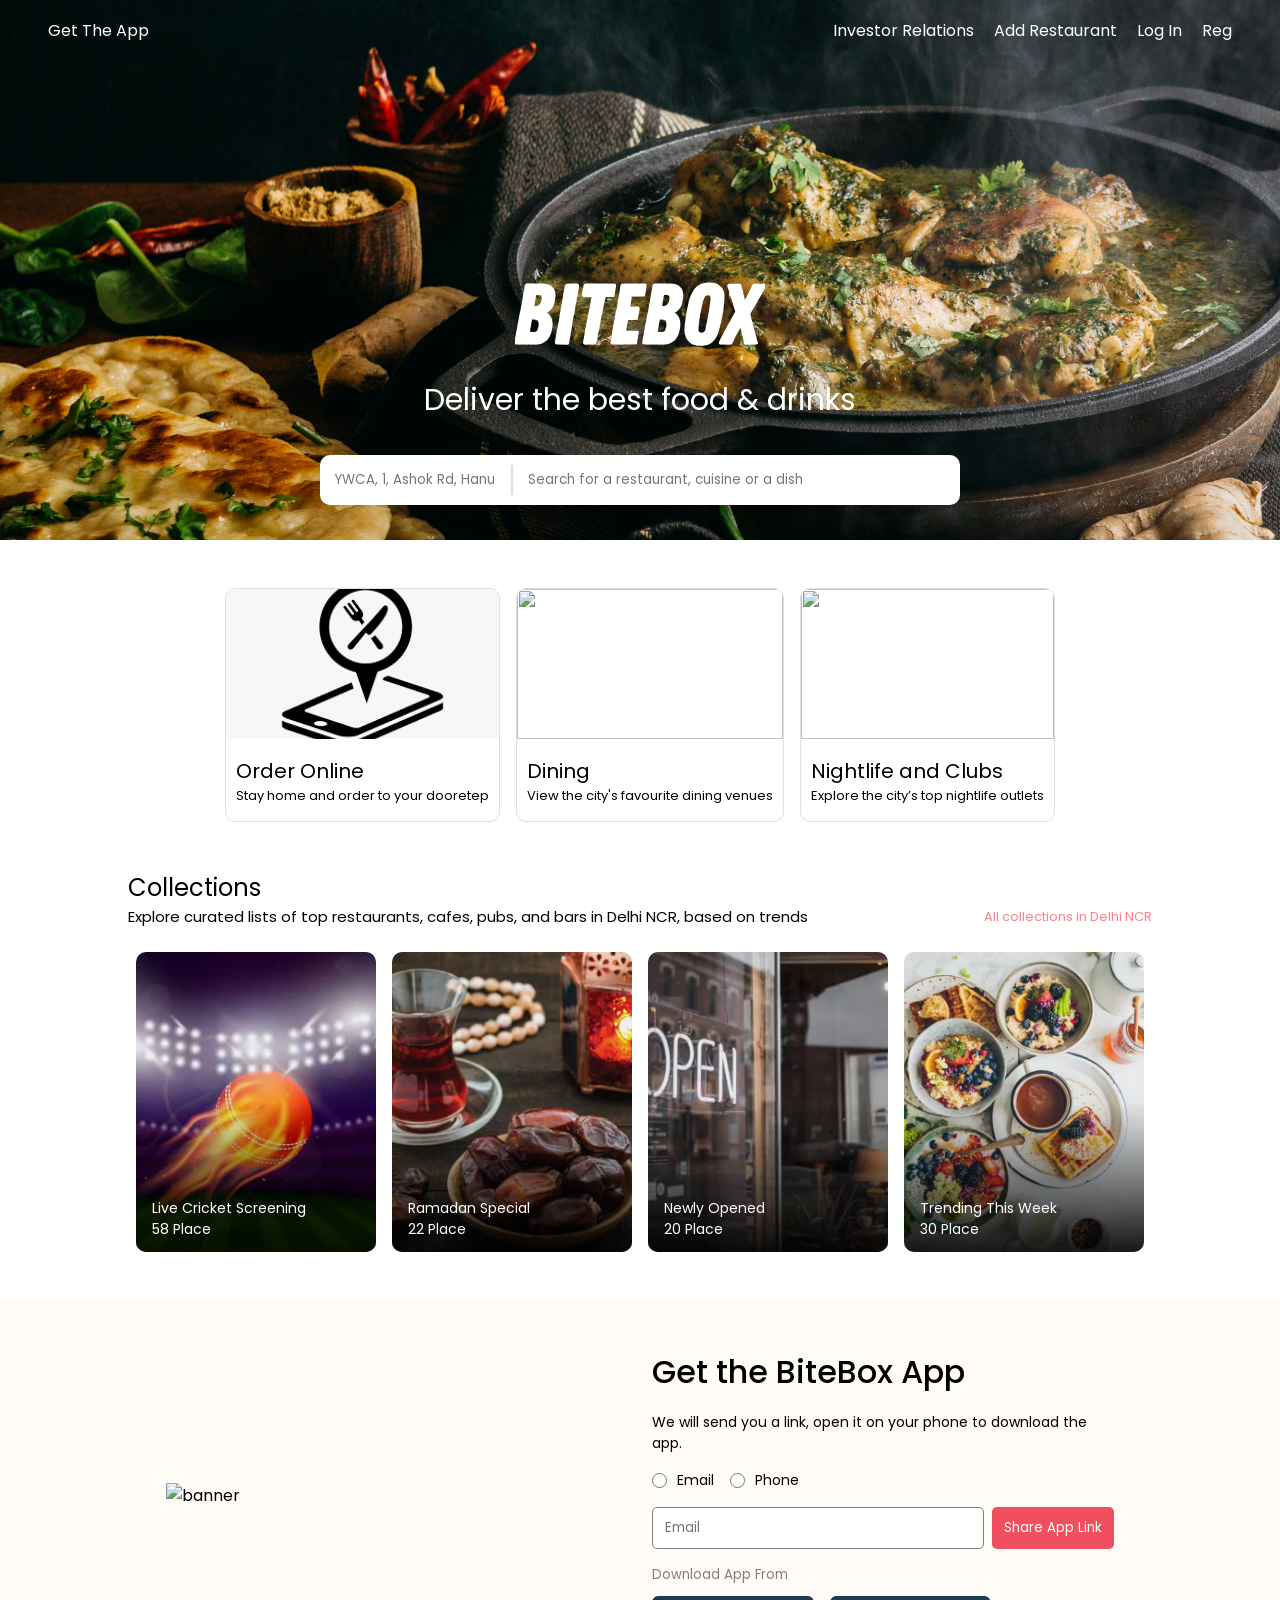
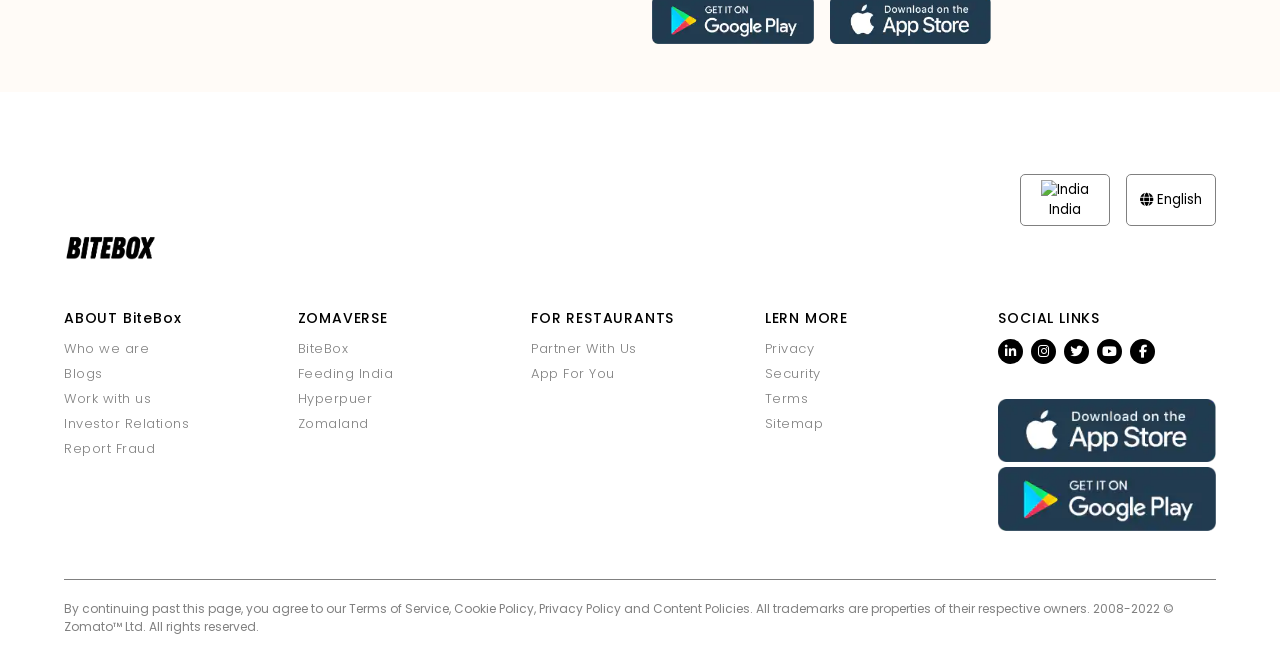
==== index.html @ d554d101 "Add files via upload" ====
<!DOCTYPE html>
<html lang="en">
  <head>
    <meta charset="UTF-8" />
    <meta http-equiv="X-UA-Compatible" content="IE=edge" />
    <meta name="viewport" content="width=device-width, initial-scale=1.0" />
    <link
      rel="icon"
      type="image/x-icon"
      href="https://encrypted-tbn0.gstatic.com/images?q=tbn:ANd9GcRVivJKMA0Hc2ar-DCDSOjdl2GPAbypf6ergg&s"
    />
    <link
      rel="stylesheet"
      href="https://cdnjs.cloudflare.com/ajax/libs/font-awesome/6.1.1/css/all.min.css"
      integrity="sha512-KfkfwYDsLkIlwQp6LFnl8zNdLGxu9YAA1QvwINks4PhcElQSvqcyVLLD9aMhXd13uQjoXtEKNosOWaZqXgel0g=="
      crossorigin="anonymous"
      referrerpolicy="no-referrer"
    />
    <link rel="preconnect" href="https://fonts.googleapis.com" />
    <link rel="preconnect" href="https://fonts.gstatic.com" crossorigin />
    <link
      href="https://fonts.googleapis.com/css2?family=Poppins:ital,wght@0,100;0,200;0,300;0,400;0,500;0,600;0,700;0,800;0,900;1,100;1,200;1,300;1,400;1,500;1,600;1,700;1,800;1,900&display=swap"
      rel="stylesheet"
    />
    <link rel="stylesheet" href="styles.css" />
    <title>BITE BOX</title>
      <style>
      .hero__section {
        background: url(im2.jpg);
        background-position: center;
        background-size: cover;
        color: white;
        min-height: 60vh;
      }
      .card1 {
  background-image: url("collection1.jpg");
}

.card2 {
  background-image: url("collection2.jpg");
}

.card3 {
  background-image: url("collection3.jpg");
}

.card4 {
  background-image: url("collection4.jpg");
}
    </style>

  </head>
  <body>
    <section class="hero__section">
      <header>
        <nav class="navbar">
          <a href="#">Get The App</a>
          <div class="navbar__menu_container">
            <a href="#" class="link">Investor Relations</a>
            <a href="#" class="link">Add Restaurant</a>
            <a href="log.html" class="link">Log In</a>
            <a href="reg.html" class="reg.html">Reg</a>
            <a href="#" class="user__icon">
              <i class="fa-solid fa-user"></i>
            </a>
          </div>
        </nav>
      </header>
      <div class="hero__section_container">
        <img
          class="hero__section_logo"
          src="im7.png"
          alt="Bite Box Logo"
        />
        <h1 class="hero__section_title">
          Deliver the best food & drinks 
        </h1>
        <div class="hero__section_input_container">
          <input
            class="input_container_location"
            type="text"
            placeholder="YWCA, 1, Ashok Rd, Hanu"
          />
          <input
            class="input_container_search"
            type="text"
            placeholder="Search for a restaurant, cuisine or a dish"
          />
        </div>
      </div>
    </section>

    <section class="container we__offer">
      <div class="card">
        <img src="[data-uri]" alt="" />
        <h2>Order Online</h2>
        <p>Stay home and order to your dooretep</p>
      </div>
      <div class="card">
        <img src="https://encrypted-tbn0.gstatic.com/images?q=tbn:ANd9GcT2PLw4gzqvmeowKeA6gG2vWD0K_YBRGxCufw&s" alt="" />
        <h2>Dining</h2>
        <p>View the city's favourite dining venues</p>
      </div>
      <div class="card">
        <img src="images/item3.png" alt="" />
        <h2>Nightlife and Clubs</h2>
        <p>Explore the city’s top nightlife outlets</p>
      </div>
    </section>

    <section class="container collections">
      <h1>Collections</h1>
      <div class="sub__heading_container">
        <span>
          Explore curated lists of top restaurants, cafes, pubs, and bars in
          Delhi NCR, based on trends
        </span>
        <span>All collections in Delhi NCR</span>
      </div>
      <div class="collections_card_container">
        <div class="card card1">
          <div class="overlay"></div>
          <div class="content">
            <h4>Live Cricket Screening</h4>
            <span>58 Place</span>
          </div>
        </div>

        <div class="card card2">
          <div class="overlay"></div>
          <div class="content">
            <h4>Ramadan Special</h4>
            <span>22 Place</span>
          </div>
        </div>

        <div class="card card3">
          <div class="overlay"></div>
          <div class="content">
            <h4>Newly Opened</h4>
            <span>20 Place</span>
          </div>
        </div>

        <div class="card card4">
          <div class="overlay"></div>
          <div class="content">
            <h4>Trending This Week</h4>
            <span>30 Place</span>
          </div>
        </div>
      </div>
    </section>

    <section class="container get__the_app">
      <div class="semiContainer">
        <div class="left">
          <img src="https://encrypted-tbn0.gstatic.com/images?q=tbn:ANd9GcRVivJKMA0Hc2ar-DCDSOjdl2GPAbypf6ergg&s" alt="banner" />
        </div>
        <div class="right">
          <h1>Get the BiteBox App</h1>

          <p>
            We will send you a link, open it on your phone to download the app.
          </p>

          <div class="radio__buttons_container">
            <div>
              <input type="radio" id="email" name="download_app" />
              <label for="email" style="font-size: 14px">Email</label>
            </div>
            <div>
              <input type="radio" id="phone" name="download_app" />
              <label for="phone" style="font-size: 14px">Phone</label>
            </div>
          </div>

          <div class="input_container">
            <input type="text" placeholder="Email" />
            <button>Share App Link</button>
          </div>

          <div class="download__app_container">
            <h5>Download App From</h5>
            <div>
              <img src="playStore.png" alt="" />
              <img src="appleStore.png" alt="" />
            </div>
          </div>
        </div>
      </div>
    </section>

    <footer class="footer">
      <div class="footer_section1">
        <img src="im8.png" alt="Bite Box logo" />
        <div class="section1__buttonContainer">
          <button>
            <img
              src="https://flagcdn.com/w40/in.png"
              alt="India"
              style="width: 17px"
            />
            India
          </button>
          <button>
            <i class="fa fa-globe" aria-hidden="true"></i> English
          </button>
        </div>
      </div>
      <div class="navigation_container">
        <div class="link__container">
          <h5>ABOUT BiteBox</h5>
          <a class="footer__link" href="#">Who we are</a>
          <a class="footer__link" href="#">Blogs</a>
          <a class="footer__link" href="#">Work with us</a>
          <a class="footer__link" href="#">Investor Relations</a>
          <a class="footer__link" href="#">Report Fraud</a>
        </div>

        <div class="link__container">
          <h5>ZOMAVERSE</h5>
          <a class="footer__link" href="#">BiteBox</a>
          <a class="footer__link" href="#">Feeding India</a>
          <a class="footer__link" href="#">Hyperpuer</a>
          <a class="footer__link" href="#">Zomaland</a>
        </div>

        <div class="link__container">
          <h5>FOR RESTAURANTS</h5>
          <a class="footer__link" href="#">Partner With Us</a>
          <a class="footer__link" href="#">App For You</a>
          <br />
          
        </div>

        <div class="link__container">
          <h5>LERN MORE</h5>
          <a class="footer__link" href="#">Privacy</a>
          <a class="footer__link" href="#">Security</a>
          <a class="footer__link" href="#">Terms</a>
          <a class="footer__link" href="#">Sitemap</a>
        </div>

        <div class="link__container">
          <h5>SOCIAL LINKS</h5>
          <div class="social__links_container">
            <button><i class="fa-brands fa-linkedin-in"></i></button>
            <button><i class="fa-brands fa-instagram"></i></button>
            <button><i class="fa-brands fa-twitter"></i></button>
            <button><i class="fa-brands fa-youtube"></i></button>
            <button><i class="fa-brands fa-facebook-f"></i></button>
          </div>
          <br />
          <img src="appleStore.png" alt="" class="footer__store_logos" />
          <img src="playStore.png" alt="" class="footer__store_logos" />
        </div>
      </div>
      <p class="disclamer">
        By continuing past this page, you agree to our Terms of Service, Cookie
        Policy, Privacy Policy and Content Policies. All trademarks are
        properties of their respective owners. 2008-2022 © Zomato™ Ltd. All
        rights reserved.
      </p>
    </footer>
  </body>
</html>
---- styles.css ----
* {
  padding: 0;
  margin: 0;
  box-sizing: border-box;
  font-family: "Poppins", sans-serif;
}


.navbar {
  display: flex;
  justify-content: space-between;
  align-items: center;
  padding: 16px 48px;
  height: 60px;
}

.navbar a {
  text-decoration: none;
  color: white;
  /* font-weight: 300; */
}

.navbar__menu_container {
  display: flex;
  gap: 20px;
}

.user__icon {
  height: 30px;
  width: 30px;
  border-radius: 100%;
  border: solid 1px white;
  align-items: center;
  justify-content: center;
  display: none;
}

.hero__section_container {
  display: flex;
  flex-direction: column;
  align-items: center;
  justify-content: center;
  height: calc(60vh - 60px);
  gap: 32px;
}

.hero__section_logo {
  width: 250px;
  height: auto;
}

.hero__section_title {
  text-align: center;
  font-size: 30px;
  font-weight: 400;
}

.hero__section_input_container {
  background: white;
  padding: 10px;
  border-radius: 10px;
  display: flex;
  gap: 10px;
  align-items: center;
  justify-content: center;
  width: 50%;
}

.input_container_location,
.input_container_search {
  padding: 5px;
  border: none;
  outline: none;
}

.input_container_search {
  width: 70%;
}

.input_container_location {
  width: 30%;
  border-right: 2px solid #e0e0e0;
}

@media only screen and (max-width: 600px) {
  .navbar__menu_container .link {
    display: none;
  }

  .user__icon {
    display: flex;
  }

  .navbar {
    padding: 16px;
  }

  .hero__section {
    min-height: 80vh;
  }

  .hero__section_input_container {
    flex-direction: column;
    background-color: transparent;
    width: 100%;
  }

  .input_container_location,
  .input_container_search {
    padding: 15px;
    border-radius: 10px;
    width: 90%;
  }

  .hero__section_container {
    height: calc(80vh - 60px);
  }

  .input_container_location {
    border-right: none;
  }
}

.container {
  margin: 48px auto;
  width: 80%;
}

.we__offer {
  display: flex;
  flex-wrap: wrap;
  gap: 16px;
  align-items: center;
  justify-content: center;
}

.we__offer .card {
  border-radius: 10px;
  overflow: hidden;
  border: 1px solid #e0e0e0;
  transition: all 300ms ease-out;
}

.we__offer .card img {
  width: 100%;
  height: 150px;
  object-fit: cover;
  object-position: center;
}

.we__offer .card h2 {
  padding: 10px 10px 0 10px;
  font-size: 20px;
  font-weight: 400;
}

.we__offer .card p {
  font-size: 13px;
  padding: 0 10px 15px 10px;
}

.we__offer .card:hover {
  transform: scale(1.05);
}

.collections h1 {
  font-weight: 400;
}

.collections .sub__heading_container {
  font-size: 15px;
  display: flex;
  align-items: center;
  justify-content: space-between;
  flex-wrap: wrap;
  gap: 16px;
}

.sub__heading_container span:nth-child(2) {
  color: #ff7e8b;
  font-size: 13px;
}

.collections_card_container {
  display: flex;
  align-items: center;
  justify-content: center;
  flex-wrap: wrap;
  gap: 16px;
  margin-top: 24px;
}

.collections_card_container .card {
  height: 300px;
  min-width: 240px;
  background-size: cover;
  background-position: center;
  border-radius: 10px;
  position: relative;
}



.overlay {
  background: linear-gradient(
    0deg,
    rgba(0, 0, 0, 0.9) 0%,
    rgba(0, 0, 0, 0.05) 50%,
    rgba(0, 0, 0, 0.05) 85%
  );
  width: 100%;
  height: 100%;
  display: absolute;
  top: 0;
  left: 0;
  border-radius: 10px;
}

.collections_card_container .card .content {
  position: absolute;
  bottom: 0;
  left: 0;
  color: white;
  padding: 12px 16px;
  font-size: 14px;
}

.content h4 {
  font-weight: 400;
}

.get__the_app {
  display: flex;
  align-items: center;
  justify-content: center;
  background-color: rgb(255, 251, 247);
  width: 100%;
  padding: 48px 48px;
}

.get__the_app .semiContainer {
  width: 60%;
  display: flex;
  justify-content: center;
  align-items: center;
  flex-wrap: wrap;
  gap: 24px;
}

.get__the_app .semiContainer .left {
  flex: 2;
}

.get__the_app .semiContainer .left img {
  width: 100%;
  object-fit: cover;
}

.get__the_app .semiContainer .right {
  flex: 3;
  height: 100%;
  display: flex;
  flex-direction: column;
  gap: 16px;
}

.right h1 {
  font-weight: 500;
  font-size: 32px;
}

.right p {
  font-size: 14px;
}

.semiContainer .right .radio__buttons_container {
  display: flex;
  align-items: center;
  gap: 16px;
}

.semiContainer .right .radio__buttons_container div {
  display: flex;
  align-items: center;
  justify-content: center;
  gap: 10px;
}

.semiContainer .right .radio__buttons_container div input {
  height: 15px;
  width: 15px;
  accent-color: rgb(239, 79, 95);
}

.semiContainer .right .input_container {
  display: flex;
  flex-wrap: wrap;
  gap: 8px;
}

.input_container button,
.input_container input {
  padding: 10px 12px;
}

.input_container input {
  border: 1.5px solid gray;
  outline: none;
  border-radius: 5px;
  flex: auto;
}

.input_container button {
  border: none;
  background-color: rgb(239, 79, 95);
  color: white;
  border-radius: 5px;
  cursor: pointer;
}

.right .download__app_container {
  display: flex;
  flex-direction: column;
  gap: 0.7rem;
}

.download__app_container h5 {
  font-weight: 400;
  color: gray;
}

.download__app_container div {
  display: flex;
  gap: 16px;
}

.download__app_container div img {
  width: 35%;
}

@media only screen and (max-width: 1300px) {
  .get__the_app .semiContainer .left {
    flex: 1;
  }

  .get__the_app .semiContainer .right {
    flex: 1;
  }

  .get__the_app .semiContainer {
    width: 80%;
  }
}

@media only screen and (max-width: 900px) {
  .get__the_app {
    padding: 2rem;
  }

  .get__the_app .semiContainer {
    width: 90%;
  }
}

@media only screen and (max-width: 700px) {
  .get__the_app {
    padding: 3rem 0;
  }
  .get__the_app .semiContainer {
    width: 80%;
    flex-direction: column;
  }
}

.footer {
  width: 100%;
}

.footer_section1 {
  display: flex;
  align-items: center;
  justify-content: space-between;
  width: 90%;
  margin: auto;
}

.footer_section1 img {
  width: 120px;
  height: auto;
}

.section1__buttonContainer {
  display: flex;
  gap: 16px;
}

.section1__buttonContainer button {
  padding: 5px;
  width: 90px;
  border: 1px solid gray;
  background-color: transparent;
  border-radius: 5px;
  cursor: pointer;
}

.navigation_container {
  display: grid;
  width: 90%;
  margin: auto;

  /* grid-template-columns:  1fr 1fr 1fr 1fr; */
  grid-template-columns: repeat(5, 1fr);

  gap: 1rem;
  padding: 48px 0;
}

.link__container {
  display: flex;
  flex-direction: column;
  gap: 5px;
}

.link__container h5 {
  font-weight: 500;
  font-size: 14px;
  margin-bottom: 5px;
  letter-spacing: 0.8px;
}

.footer__link {
  text-decoration: none;
  color: gray;
  font-size: 13px;
  font-weight: 300;
  letter-spacing: 0.5px;
}

.footer__link:hover {
  color: black;
}

.social__links_container {
  display: flex;
  gap: 0.5rem;
}

.social__links_container button {
  background-color: black;
  border: none;
  width: 25px;
  height: 25px;
  border-radius: 30px;
  display: flex;
  align-items: center;
  justify-content: center;
}

.social__links_container button i {
  color: white;
  font-size: 13px;
}

.footer__store_logos {
  width: 100%;
}

.footer .disclamer {
  width: 90%;
  margin: auto;
  padding: 20px 0;
  font-size: 12px;
  color: gray;
  border-top: 1px solid gray;
}

@media only screen and (max-width: 900px) {
  .navigation_container {
    grid-template-columns: 1fr 1fr 1fr;
  }
}

@media only screen and (max-width: 600px) {
  .navigation_container {
    grid-template-columns: 1fr 1fr;
  }
}

@media only screen and (max-width: 450px) {
  .footer_section1 {
    flex-direction: column;
    gap: 16px;
    align-items: flex-start;
  }

  .navigation_container {
    grid-template-columns: 1fr;
  }
}
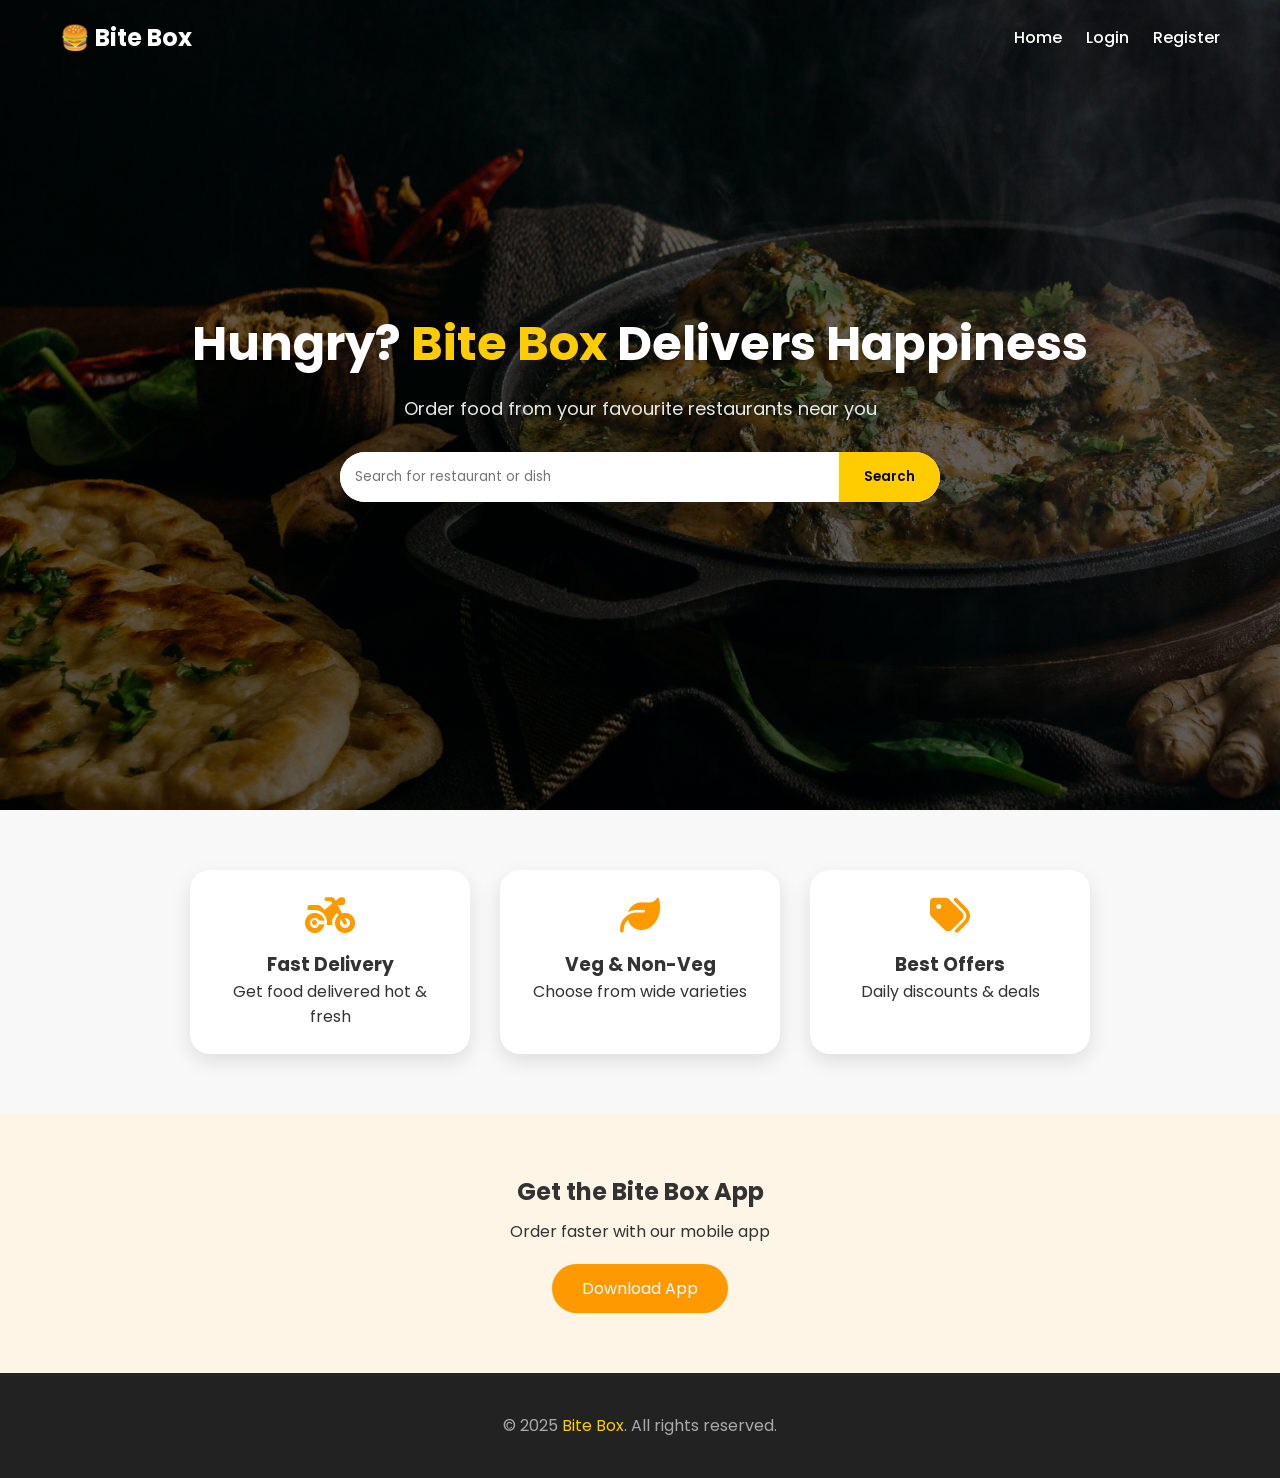
==== commit 36cd0257: "Update index.html" ====
--- a/index.html
+++ b/index.html
@@ -1,267 +1,228 @@
 <!DOCTYPE html>
 <html lang="en">
-  <head>
-    <meta charset="UTF-8" />
-    <meta http-equiv="X-UA-Compatible" content="IE=edge" />
-    <meta name="viewport" content="width=device-width, initial-scale=1.0" />
-    <link
-      rel="icon"
-      type="image/x-icon"
-      href="https://encrypted-tbn0.gstatic.com/images?q=tbn:ANd9GcRVivJKMA0Hc2ar-DCDSOjdl2GPAbypf6ergg&s"
-    />
-    <link
-      rel="stylesheet"
-      href="https://cdnjs.cloudflare.com/ajax/libs/font-awesome/6.1.1/css/all.min.css"
-      integrity="sha512-KfkfwYDsLkIlwQp6LFnl8zNdLGxu9YAA1QvwINks4PhcElQSvqcyVLLD9aMhXd13uQjoXtEKNosOWaZqXgel0g=="
-      crossorigin="anonymous"
-      referrerpolicy="no-referrer"
-    />
-    <link rel="preconnect" href="https://fonts.googleapis.com" />
-    <link rel="preconnect" href="https://fonts.gstatic.com" crossorigin />
-    <link
-      href="https://fonts.googleapis.com/css2?family=Poppins:ital,wght@0,100;0,200;0,300;0,400;0,500;0,600;0,700;0,800;0,900;1,100;1,200;1,300;1,400;1,500;1,600;1,700;1,800;1,900&display=swap"
-      rel="stylesheet"
-    />
-    <link rel="stylesheet" href="styles.css" />
-    <title>BITE BOX</title>
-      <style>
-      .hero__section {
-        background: url(im2.jpg);
-        background-position: center;
-        background-size: cover;
-        color: white;
-        min-height: 60vh;
-      }
-      .card1 {
-  background-image: url("collection1.jpg");
-}
-
-.card2 {
-  background-image: url("collection2.jpg");
-}
-
-.card3 {
-  background-image: url("collection3.jpg");
-}
-
-.card4 {
-  background-image: url("collection4.jpg");
-}
-    </style>
-
-  </head>
-  <body>
-    <section class="hero__section">
-      <header>
-        <nav class="navbar">
-          <a href="#">Get The App</a>
-          <div class="navbar__menu_container">
-            <a href="#" class="link">Investor Relations</a>
-            <a href="#" class="link">Add Restaurant</a>
-            <a href="log.html" class="link">Log In</a>
-            <a href="reg.html" class="reg.html">Reg</a>
-            <a href="#" class="user__icon">
-              <i class="fa-solid fa-user"></i>
-            </a>
-          </div>
-        </nav>
-      </header>
-      <div class="hero__section_container">
-        <img
-          class="hero__section_logo"
-          src="im7.png"
-          alt="Bite Box Logo"
-        />
-        <h1 class="hero__section_title">
-          Deliver the best food & drinks 
-        </h1>
-        <div class="hero__section_input_container">
-          <input
-            class="input_container_location"
-            type="text"
-            placeholder="YWCA, 1, Ashok Rd, Hanu"
-          />
-          <input
-            class="input_container_search"
-            type="text"
-            placeholder="Search for a restaurant, cuisine or a dish"
-          />
-        </div>
-      </div>
-    </section>
-
-    <section class="container we__offer">
-      <div class="card">
-        <img src="[data-uri]" alt="" />
-        <h2>Order Online</h2>
-        <p>Stay home and order to your dooretep</p>
-      </div>
-      <div class="card">
-        <img src="https://encrypted-tbn0.gstatic.com/images?q=tbn:ANd9GcT2PLw4gzqvmeowKeA6gG2vWD0K_YBRGxCufw&s" alt="" />
-        <h2>Dining</h2>
-        <p>View the city's favourite dining venues</p>
-      </div>
-      <div class="card">
-        <img src="images/item3.png" alt="" />
-        <h2>Nightlife and Clubs</h2>
-        <p>Explore the city’s top nightlife outlets</p>
-      </div>
-    </section>
-
-    <section class="container collections">
-      <h1>Collections</h1>
-      <div class="sub__heading_container">
-        <span>
-          Explore curated lists of top restaurants, cafes, pubs, and bars in
-          Delhi NCR, based on trends
-        </span>
-        <span>All collections in Delhi NCR</span>
-      </div>
-      <div class="collections_card_container">
-        <div class="card card1">
-          <div class="overlay"></div>
-          <div class="content">
-            <h4>Live Cricket Screening</h4>
-            <span>58 Place</span>
-          </div>
-        </div>
-
-        <div class="card card2">
-          <div class="overlay"></div>
-          <div class="content">
-            <h4>Ramadan Special</h4>
-            <span>22 Place</span>
-          </div>
-        </div>
-
-        <div class="card card3">
-          <div class="overlay"></div>
-          <div class="content">
-            <h4>Newly Opened</h4>
-            <span>20 Place</span>
-          </div>
-        </div>
-
-        <div class="card card4">
-          <div class="overlay"></div>
-          <div class="content">
-            <h4>Trending This Week</h4>
-            <span>30 Place</span>
-          </div>
-        </div>
-      </div>
-    </section>
-
-    <section class="container get__the_app">
-      <div class="semiContainer">
-        <div class="left">
-          <img src="https://encrypted-tbn0.gstatic.com/images?q=tbn:ANd9GcRVivJKMA0Hc2ar-DCDSOjdl2GPAbypf6ergg&s" alt="banner" />
-        </div>
-        <div class="right">
-          <h1>Get the BiteBox App</h1>
-
-          <p>
-            We will send you a link, open it on your phone to download the app.
-          </p>
-
-          <div class="radio__buttons_container">
-            <div>
-              <input type="radio" id="email" name="download_app" />
-              <label for="email" style="font-size: 14px">Email</label>
-            </div>
-            <div>
-              <input type="radio" id="phone" name="download_app" />
-              <label for="phone" style="font-size: 14px">Phone</label>
-            </div>
-          </div>
-
-          <div class="input_container">
-            <input type="text" placeholder="Email" />
-            <button>Share App Link</button>
-          </div>
-
-          <div class="download__app_container">
-            <h5>Download App From</h5>
-            <div>
-              <img src="playStore.png" alt="" />
-              <img src="appleStore.png" alt="" />
-            </div>
-          </div>
-        </div>
-      </div>
-    </section>
-
-    <footer class="footer">
-      <div class="footer_section1">
-        <img src="im8.png" alt="Bite Box logo" />
-        <div class="section1__buttonContainer">
-          <button>
-            <img
-              src="https://flagcdn.com/w40/in.png"
-              alt="India"
-              style="width: 17px"
-            />
-            India
-          </button>
-          <button>
-            <i class="fa fa-globe" aria-hidden="true"></i> English
-          </button>
-        </div>
-      </div>
-      <div class="navigation_container">
-        <div class="link__container">
-          <h5>ABOUT BiteBox</h5>
-          <a class="footer__link" href="#">Who we are</a>
-          <a class="footer__link" href="#">Blogs</a>
-          <a class="footer__link" href="#">Work with us</a>
-          <a class="footer__link" href="#">Investor Relations</a>
-          <a class="footer__link" href="#">Report Fraud</a>
-        </div>
-
-        <div class="link__container">
-          <h5>ZOMAVERSE</h5>
-          <a class="footer__link" href="#">BiteBox</a>
-          <a class="footer__link" href="#">Feeding India</a>
-          <a class="footer__link" href="#">Hyperpuer</a>
-          <a class="footer__link" href="#">Zomaland</a>
-        </div>
-
-        <div class="link__container">
-          <h5>FOR RESTAURANTS</h5>
-          <a class="footer__link" href="#">Partner With Us</a>
-          <a class="footer__link" href="#">App For You</a>
-          <br />
-          
-        </div>
-
-        <div class="link__container">
-          <h5>LERN MORE</h5>
-          <a class="footer__link" href="#">Privacy</a>
-          <a class="footer__link" href="#">Security</a>
-          <a class="footer__link" href="#">Terms</a>
-          <a class="footer__link" href="#">Sitemap</a>
-        </div>
-
-        <div class="link__container">
-          <h5>SOCIAL LINKS</h5>
-          <div class="social__links_container">
-            <button><i class="fa-brands fa-linkedin-in"></i></button>
-            <button><i class="fa-brands fa-instagram"></i></button>
-            <button><i class="fa-brands fa-twitter"></i></button>
-            <button><i class="fa-brands fa-youtube"></i></button>
-            <button><i class="fa-brands fa-facebook-f"></i></button>
-          </div>
-          <br />
-          <img src="appleStore.png" alt="" class="footer__store_logos" />
-          <img src="playStore.png" alt="" class="footer__store_logos" />
-        </div>
-      </div>
-      <p class="disclamer">
-        By continuing past this page, you agree to our Terms of Service, Cookie
-        Policy, Privacy Policy and Content Policies. All trademarks are
-        properties of their respective owners. 2008-2022 © Zomato™ Ltd. All
-        rights reserved.
-      </p>
-    </footer>
-  </body>
+<head>
+  <meta charset="UTF-8" />
+  <meta name="viewport" content="width=device-width, initial-scale=1.0" />
+  <title>Bite Box | Order Food Online</title>
+
+  <!-- Fonts & Icons -->
+  <link href="https://fonts.googleapis.com/css2?family=Poppins:wght@300;400;600;700&display=swap" rel="stylesheet">
+  <link rel="stylesheet" href="https://cdnjs.cloudflare.com/ajax/libs/font-awesome/6.5.0/css/all.min.css">
+
+  <style>
+    *{
+      margin:0;
+      padding:0;
+      box-sizing:border-box;
+      font-family:'Poppins',sans-serif;
+    }
+
+    body{
+      background:#f8f8f8;
+      color:#333;
+    }
+
+    /* NAVBAR */
+    header{
+      position:absolute;
+      width:100%;
+      z-index:10;
+    }
+
+    .navbar{
+      display:flex;
+      justify-content:space-between;
+      align-items:center;
+      padding:20px 60px;
+      color:white;
+    }
+
+    .navbar a{
+      color:white;
+      margin-left:20px;
+      text-decoration:none;
+      font-weight:500;
+      transition:0.3s;
+    }
+
+    .navbar a:hover{
+      color:#ffcc00;
+    }
+
+    /* HERO SECTION */
+    .hero{
+      height:90vh;
+      background:linear-gradient(rgba(0,0,0,0.6),rgba(0,0,0,0.6)),url('im2.jpg') center/cover no-repeat;
+      display:flex;
+      flex-direction:column;
+      justify-content:center;
+      align-items:center;
+      text-align:center;
+      color:white;
+    }
+
+    .hero h1{
+      font-size:48px;
+      animation:slideDown 1.2s ease;
+    }
+
+    .hero h1 span{
+      color:#ffcc00;
+    }
+
+    .hero p{
+      margin:15px 0 30px;
+      font-size:18px;
+      opacity:0.9;
+    }
+
+    @keyframes slideDown{
+      from{transform:translateY(-40px);opacity:0}
+      to{transform:translateY(0);opacity:1}
+    }
+
+    .search-box{
+      background:white;
+      border-radius:40px;
+      display:flex;
+      overflow:hidden;
+      width:600px;
+      max-width:90%;
+      box-shadow:0 10px 30px rgba(0,0,0,0.3);
+    }
+
+    .search-box input{
+      flex:1;
+      padding:15px;
+      border:none;
+      outline:none;
+    }
+
+    .search-box button{
+      background:#ffcc00;
+      border:none;
+      padding:0 25px;
+      cursor:pointer;
+      font-weight:600;
+    }
+
+    /* FEATURES */
+    .features{
+      display:flex;
+      justify-content:center;
+      gap:30px;
+      padding:60px 40px;
+      flex-wrap:wrap;
+    }
+
+    .feature-card{
+      background:white;
+      width:280px;
+      padding:25px;
+      border-radius:20px;
+      text-align:center;
+      transition:0.4s;
+      box-shadow:0 8px 20px rgba(0,0,0,0.1);
+    }
+
+    .feature-card:hover{
+      transform:translateY(-10px) scale(1.03);
+    }
+
+    .feature-card i{
+      font-size:40px;
+      color:#ff9900;
+      margin-bottom:15px;
+    }
+
+    /* APP SECTION */
+    .app-section{
+      background:#fff5e6;
+      padding:60px 40px;
+      text-align:center;
+    }
+
+    .app-section h2{
+      margin-bottom:10px;
+    }
+
+    .app-section button{
+      margin-top:20px;
+      padding:12px 30px;
+      border:none;
+      background:#ff9900;
+      color:white;
+      border-radius:30px;
+      font-size:16px;
+      cursor:pointer;
+    }
+
+    /* FOOTER */
+    footer{
+      background:#222;
+      color:#aaa;
+      padding:40px;
+      text-align:center;
+    }
+
+    footer span{
+      color:#ffcc00;
+    }
+
+  </style>
+</head>
+<body>
+
+<header>
+  <nav class="navbar">
+    <h2>🍔 Bite Box</h2>
+    <div>
+      <a href="index.html">Home</a>
+      <a href="log.html">Login</a>
+      <a href="reg.html">Register</a>
+    </div>
+  </nav>
+</header>
+
+<section class="hero">
+  <h1>Hungry? <span>Bite Box</span> Delivers Happiness</h1>
+  <p>Order food from your favourite restaurants near you</p>
+
+  <div class="search-box">
+    <input type="text" placeholder="Search for restaurant or dish">
+    <button>Search</button>
+  </div>
+</section>
+
+<section class="features">
+  <div class="feature-card">
+    <i class="fa-solid fa-motorcycle"></i>
+    <h3>Fast Delivery</h3>
+    <p>Get food delivered hot & fresh</p>
+  </div>
+
+  <div class="feature-card">
+    <i class="fa-solid fa-leaf"></i>
+    <h3>Veg & Non-Veg</h3>
+    <p>Choose from wide varieties</p>
+  </div>
+
+  <div class="feature-card">
+    <i class="fa-solid fa-tags"></i>
+    <h3>Best Offers</h3>
+    <p>Daily discounts & deals</p>
+  </div>
+</section>
+
+<section class="app-section">
+  <h2>Get the Bite Box App</h2>
+  <p>Order faster with our mobile app</p>
+  <button>Download App</button>
+</section>
+
+<footer>
+  <p>© 2025 <span>Bite Box</span>. All rights reserved.</p>
+</footer>
+
+</body>
 </html>
